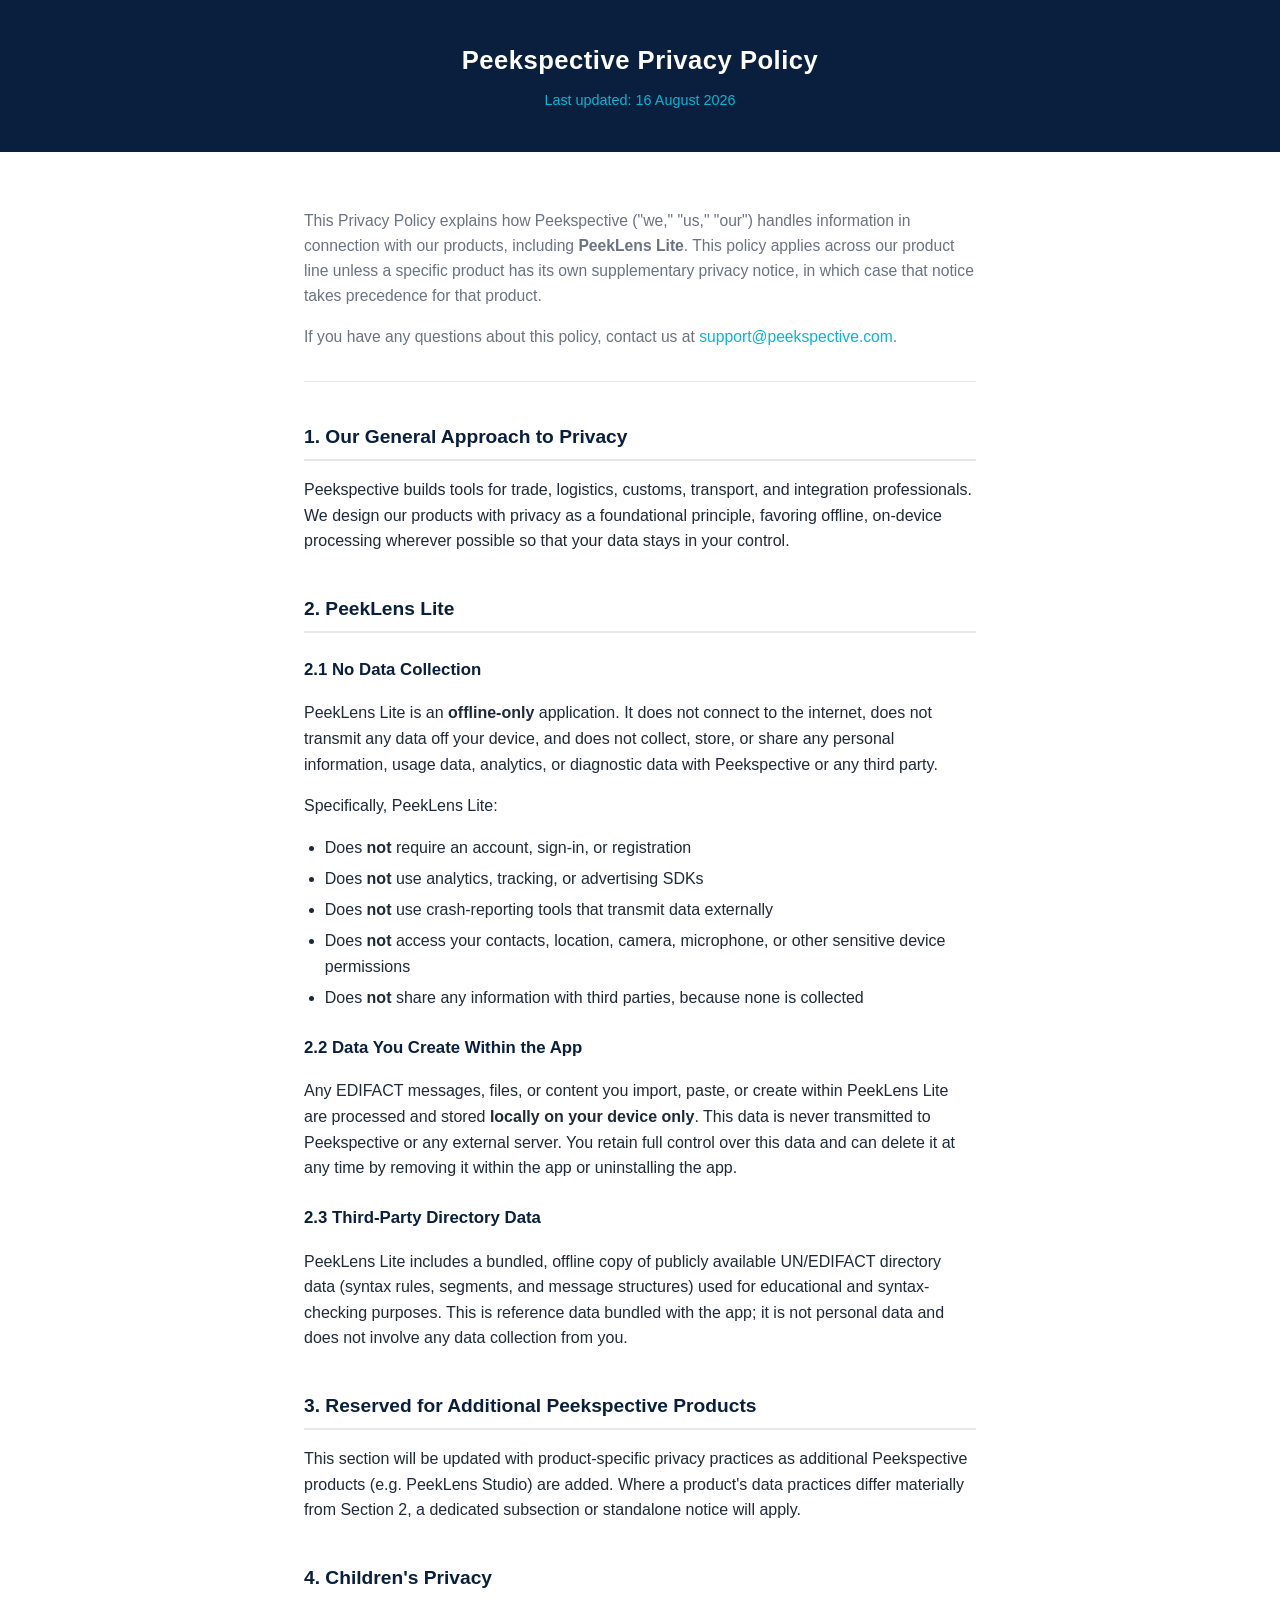
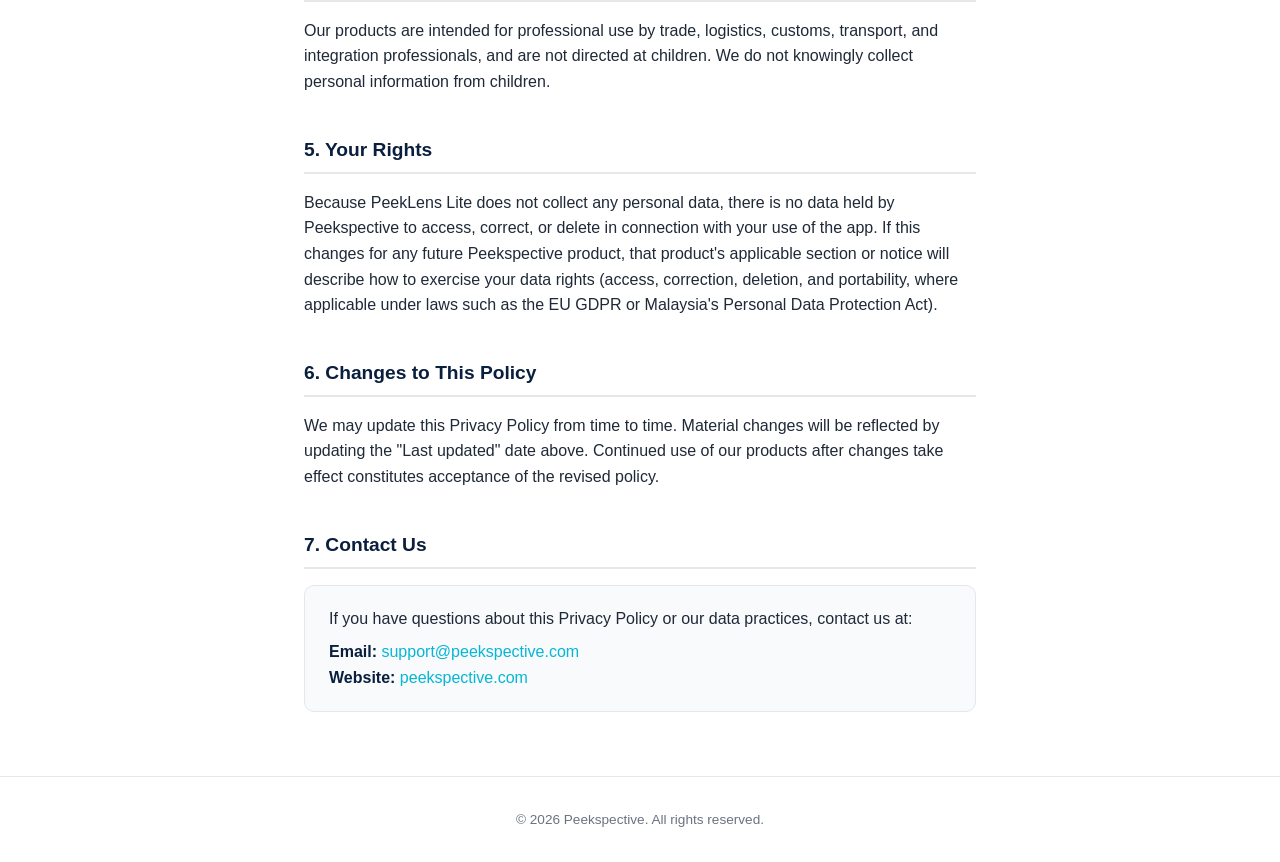
==== privacy/index.html @ 54b27320 "Add Privacy Policy page for Peekspective This file contains the complete Privacy Policy for Peekspec" ====
<!DOCTYPE html>
<html lang="en">
<head>
<meta charset="UTF-8">
<meta name="viewport" content="width=device-width, initial-scale=1.0">
<title>Privacy Policy — Peekspective</title>
<style>
  :root {
    --navy: #0a1f3d;
    --cyan: #06b6d4;
    --text: #1f2937;
    --muted: #6b7280;
    --bg: #ffffff;
    --border: #e5e7eb;
  }
  * { box-sizing: border-box; }
  body {
    margin: 0;
    font-family: -apple-system, BlinkMacSystemFont, "Segoe UI", Roboto, Helvetica, Arial, sans-serif;
    color: var(--text);
    background: var(--bg);
    line-height: 1.6;
  }
  header {
    background: var(--navy);
    color: white;
    padding: 2.5rem 1.5rem;
    text-align: center;
  }
  header h1 {
    margin: 0 0 0.25rem 0;
    font-size: 1.6rem;
    letter-spacing: 0.02em;
  }
  header .updated {
    color: var(--cyan);
    font-size: 0.9rem;
    margin-top: 0.5rem;
  }
  main {
    max-width: 720px;
    margin: 0 auto;
    padding: 2.5rem 1.5rem 4rem 1.5rem;
  }
  h2 {
    color: var(--navy);
    font-size: 1.2rem;
    margin-top: 2.5rem;
    padding-bottom: 0.4rem;
    border-bottom: 2px solid var(--border);
  }
  h3 {
    color: var(--navy);
    font-size: 1.05rem;
    margin-top: 1.5rem;
  }
  p, li { color: var(--text); }
  ul { padding-left: 1.3rem; }
  li { margin-bottom: 0.35rem; }
  a { color: var(--cyan); text-decoration: none; }
  a:hover { text-decoration: underline; }
  .intro {
    color: var(--muted);
    font-size: 0.98rem;
  }
  .contact-box {
    background: #f8fafc;
    border: 1px solid var(--border);
    border-radius: 10px;
    padding: 1.25rem 1.5rem;
    margin-top: 1rem;
  }
  .contact-box strong { color: var(--navy); }
  footer {
    text-align: center;
    color: var(--muted);
    font-size: 0.85rem;
    padding: 2rem 1.5rem;
    border-top: 1px solid var(--border);
  }
  hr {
    border: none;
    border-top: 1px solid var(--border);
    margin: 2rem 0;
  }
</style>
</head>
<body>

<header>
  <h1>Peekspective Privacy Policy</h1>
  <div class="updated">Last updated: 16 August 2026</div>
</header>

<main>

  <p class="intro">
    This Privacy Policy explains how Peekspective ("we," "us," "our") handles information
    in connection with our products, including <strong>PeekLens Lite</strong>. This policy
    applies across our product line unless a specific product has its own supplementary
    privacy notice, in which case that notice takes precedence for that product.
  </p>

  <p class="intro">
    If you have any questions about this policy, contact us at
    <a href="mailto:support@peekspective.com">support@peekspective.com</a>.
  </p>

  <hr>

  <h2>1. Our General Approach to Privacy</h2>
  <p>
    Peekspective builds tools for trade, logistics, customs, transport, and integration
    professionals. We design our products with privacy as a foundational principle,
    favoring offline, on-device processing wherever possible so that your data stays
    in your control.
  </p>

  <h2>2. PeekLens Lite</h2>

  <h3>2.1 No Data Collection</h3>
  <p>
    PeekLens Lite is an <strong>offline-only</strong> application. It does not connect to
    the internet, does not transmit any data off your device, and does not collect,
    store, or share any personal information, usage data, analytics, or diagnostic data
    with Peekspective or any third party.
  </p>
  <p>Specifically, PeekLens Lite:</p>
  <ul>
    <li>Does <strong>not</strong> require an account, sign-in, or registration</li>
    <li>Does <strong>not</strong> use analytics, tracking, or advertising SDKs</li>
    <li>Does <strong>not</strong> use crash-reporting tools that transmit data externally</li>
    <li>Does <strong>not</strong> access your contacts, location, camera, microphone, or other sensitive device permissions</li>
    <li>Does <strong>not</strong> share any information with third parties, because none is collected</li>
  </ul>

  <h3>2.2 Data You Create Within the App</h3>
  <p>
    Any EDIFACT messages, files, or content you import, paste, or create within
    PeekLens Lite are processed and stored <strong>locally on your device only</strong>.
    This data is never transmitted to Peekspective or any external server. You retain
    full control over this data and can delete it at any time by removing it within
    the app or uninstalling the app.
  </p>

  <h3>2.3 Third-Party Directory Data</h3>
  <p>
    PeekLens Lite includes a bundled, offline copy of publicly available UN/EDIFACT
    directory data (syntax rules, segments, and message structures) used for
    educational and syntax-checking purposes. This is reference data bundled with
    the app; it is not personal data and does not involve any data collection from you.
  </p>

  <h2>3. Reserved for Additional Peekspective Products</h2>
  <p>
    This section will be updated with product-specific privacy practices as
    additional Peekspective products (e.g. PeekLens Studio) are added. Where a
    product's data practices differ materially from Section 2, a dedicated
    subsection or standalone notice will apply.
  </p>

  <h2>4. Children's Privacy</h2>
  <p>
    Our products are intended for professional use by trade, logistics, customs,
    transport, and integration professionals, and are not directed at children.
    We do not knowingly collect personal information from children.
  </p>

  <h2>5. Your Rights</h2>
  <p>
    Because PeekLens Lite does not collect any personal data, there is no data
    held by Peekspective to access, correct, or delete in connection with your
    use of the app. If this changes for any future Peekspective product, that
    product's applicable section or notice will describe how to exercise your
    data rights (access, correction, deletion, and portability, where applicable
    under laws such as the EU GDPR or Malaysia's Personal Data Protection Act).
  </p>

  <h2>6. Changes to This Policy</h2>
  <p>
    We may update this Privacy Policy from time to time. Material changes will
    be reflected by updating the "Last updated" date above. Continued use of our
    products after changes take effect constitutes acceptance of the revised policy.
  </p>

  <h2>7. Contact Us</h2>
  <div class="contact-box">
    <p style="margin: 0 0 0.5rem 0;">If you have questions about this Privacy Policy or our data practices, contact us at:</p>
    <p style="margin: 0;"><strong>Email:</strong> <a href="mailto:support@peekspective.com">support@peekspective.com</a></p>
    <p style="margin: 0;"><strong>Website:</strong> <a href="https://peekspective.com">peekspective.com</a></p>
  </div>

</main>

<footer>
  &copy; 2026 Peekspective. All rights reserved.
</footer>

</body>
</html>
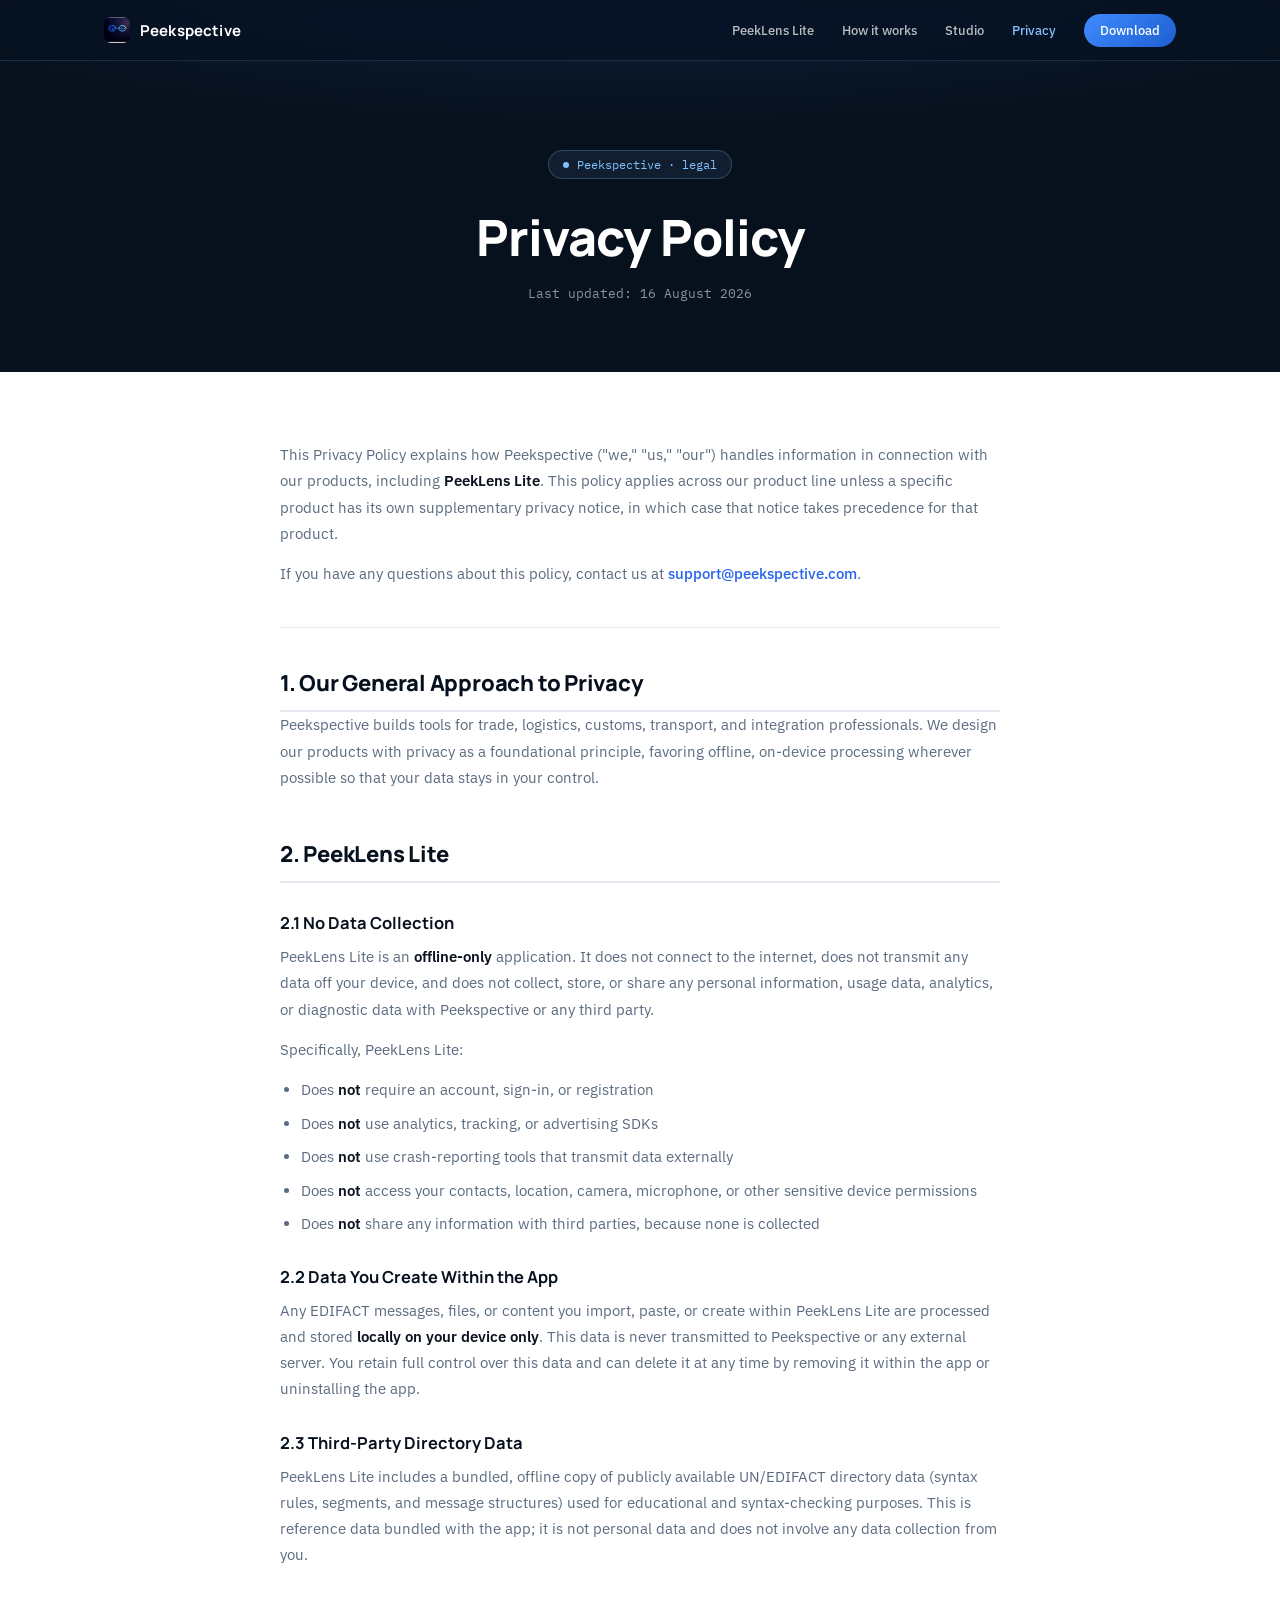
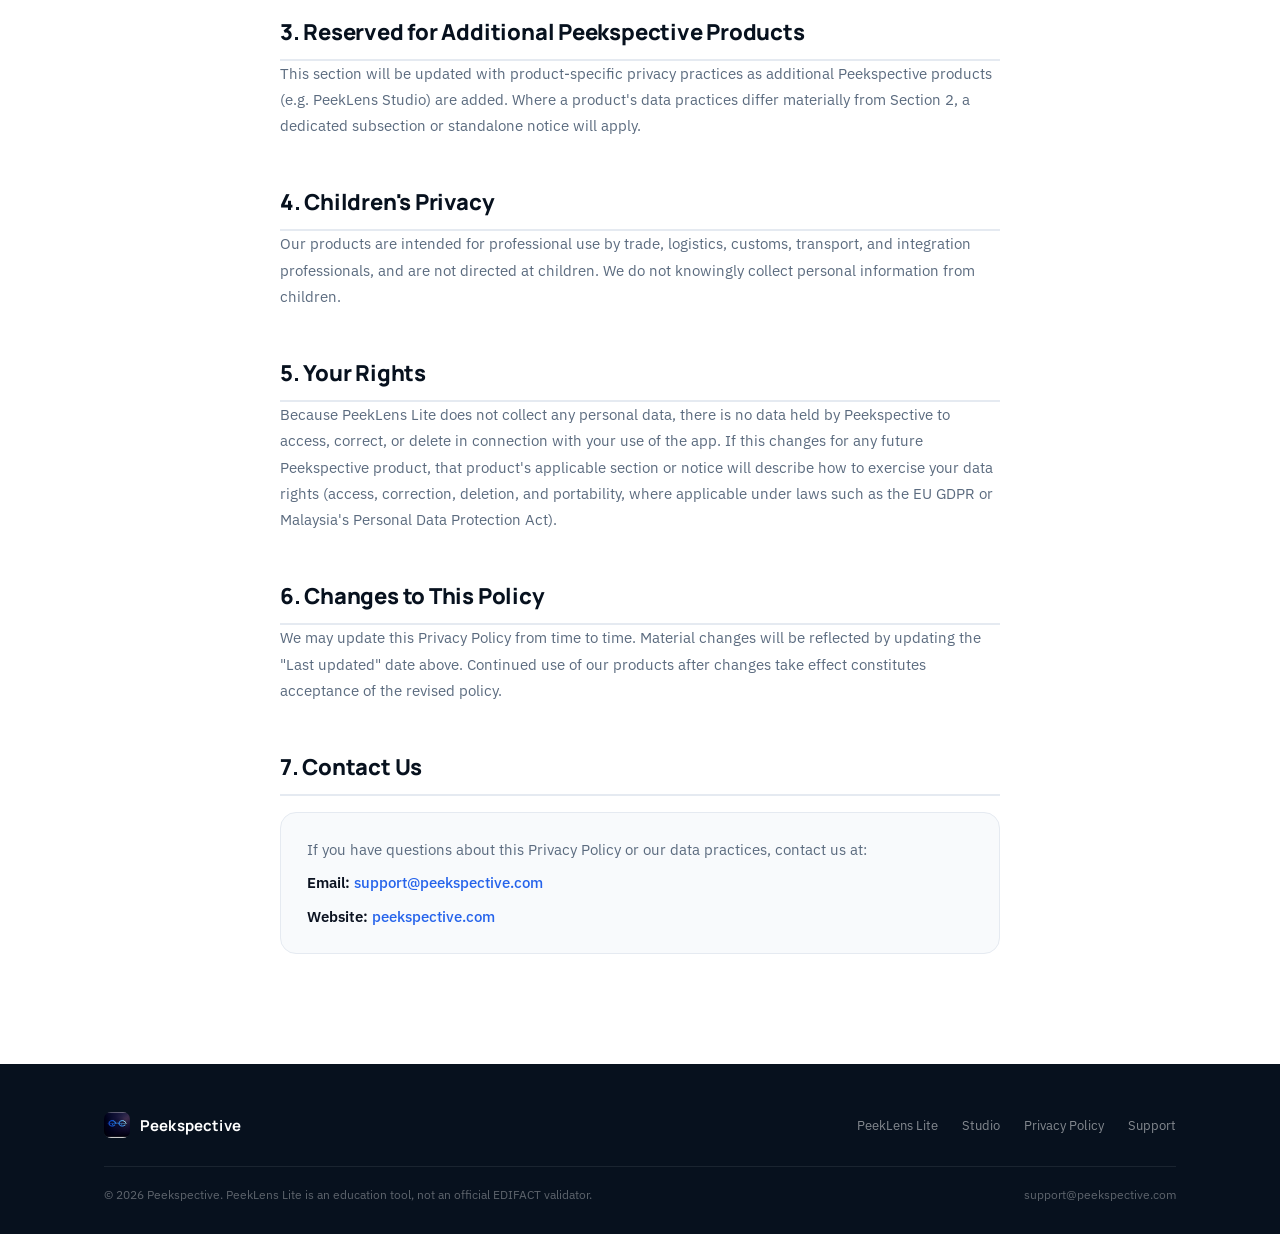
==== commit 367e0313: "update main page and privacy page" ====
--- a/privacy/index.html
+++ b/privacy/index.html
@@ -4,196 +4,226 @@
 <meta charset="UTF-8">
 <meta name="viewport" content="width=device-width, initial-scale=1.0">
 <title>Privacy Policy — Peekspective</title>
+<link rel="icon" type="image/png" href="../assets/logo-mark.png">
+<meta name="description" content="How Peekspective handles information across our products, including PeekLens Lite.">
+<link rel="preconnect" href="https://fonts.googleapis.com">
+<link rel="preconnect" href="https://fonts.gstatic.com" crossorigin>
+<link href="https://fonts.googleapis.com/css2?family=Manrope:wght@400;600;700;800&family=IBM+Plex+Sans:wght@400;500;600&family=IBM+Plex+Mono:wght@400;500;600&display=swap" rel="stylesheet">
+<link rel="stylesheet" href="../assets/site.css">
 <style>
-  :root {
-    --navy: #0a1f3d;
-    --cyan: #06b6d4;
-    --text: #1f2937;
-    --muted: #6b7280;
-    --bg: #ffffff;
-    --border: #e5e7eb;
-  }
-  * { box-sizing: border-box; }
-  body {
-    margin: 0;
-    font-family: -apple-system, BlinkMacSystemFont, "Segoe UI", Roboto, Helvetica, Arial, sans-serif;
-    color: var(--text);
-    background: var(--bg);
-    line-height: 1.6;
-  }
-  header {
-    background: var(--navy);
-    color: white;
-    padding: 2.5rem 1.5rem;
-    text-align: center;
-  }
-  header h1 {
-    margin: 0 0 0.25rem 0;
-    font-size: 1.6rem;
-    letter-spacing: 0.02em;
-  }
-  header .updated {
-    color: var(--cyan);
-    font-size: 0.9rem;
-    margin-top: 0.5rem;
-  }
-  main {
-    max-width: 720px;
-    margin: 0 auto;
-    padding: 2.5rem 1.5rem 4rem 1.5rem;
-  }
-  h2 {
-    color: var(--navy);
-    font-size: 1.2rem;
-    margin-top: 2.5rem;
-    padding-bottom: 0.4rem;
-    border-bottom: 2px solid var(--border);
-  }
-  h3 {
-    color: var(--navy);
-    font-size: 1.05rem;
-    margin-top: 1.5rem;
-  }
-  p, li { color: var(--text); }
-  ul { padding-left: 1.3rem; }
-  li { margin-bottom: 0.35rem; }
-  a { color: var(--cyan); text-decoration: none; }
-  a:hover { text-decoration: underline; }
-  .intro {
-    color: var(--muted);
-    font-size: 0.98rem;
-  }
-  .contact-box {
-    background: #f8fafc;
-    border: 1px solid var(--border);
-    border-radius: 10px;
-    padding: 1.25rem 1.5rem;
-    margin-top: 1rem;
-  }
-  .contact-box strong { color: var(--navy); }
-  footer {
-    text-align: center;
-    color: var(--muted);
-    font-size: 0.85rem;
-    padding: 2rem 1.5rem;
-    border-top: 1px solid var(--border);
-  }
-  hr {
-    border: none;
-    border-top: 1px solid var(--border);
-    margin: 2rem 0;
+  /* Page-specific styles only — shared tokens, nav, footer, buttons,
+     and section scaffolding live in /assets/site.css */
+
+  /* ---------- MINI HERO ---------- */
+  .policy-hero{
+    background:radial-gradient(ellipse 120% 80% at 50% -10%, #12233d 0%, var(--navy) 55%);
+    color:#fff;
+    padding:150px 0 70px;
+    text-align:center;
+  }
+  .policy-hero .eyebrow{
+    display:inline-flex; align-items:center; gap:8px;
+    font-family:var(--mono); font-size:12px; color:var(--accent);
+    background:rgba(130,192,255,0.08); border:1px solid rgba(130,192,255,0.25);
+    padding:6px 14px; border-radius:100px; margin-bottom:24px;
+  }
+  .eyebrow-dot{width:6px; height:6px; border-radius:50%; background:var(--accent);}
+  .policy-hero h1{
+    font-family:var(--display); font-weight:800;
+    font-size:clamp(32px, 5vw, 50px);
+    letter-spacing:-0.02em; margin-bottom:14px;
+  }
+  .policy-updated{
+    font-family:var(--mono); font-size:13px; color:rgba(255,255,255,0.55);
+  }
+
+  /* ---------- POLICY BODY ---------- */
+  .policy-body{background:#fff; padding:70px 0 110px;}
+  .policy-col{max-width:720px; margin:0 auto;}
+  .policy-intro{
+    font-size:16px; color:var(--muted-light); line-height:1.7;
+    margin-bottom:18px;
+  }
+  .policy-intro strong{color:var(--ink);}
+  .policy-intro a{color:var(--light-primary); font-weight:500;}
+  .policy-intro a:hover{text-decoration:underline;}
+  .policy-divider{border:none; border-top:1px solid #E5EAF1; margin:40px 0;}
+
+  .policy-col h2{
+    font-family:var(--display); font-weight:800; color:var(--navy);
+    font-size:22px; letter-spacing:-0.01em;
+    margin-top:48px; padding-bottom:12px;
+    border-bottom:2px solid #E5EAF1;
+  }
+  .policy-col h2:first-of-type{margin-top:0;}
+  .policy-col h3{
+    font-family:var(--display); font-weight:700; color:var(--navy);
+    font-size:16.5px; margin-top:28px; margin-bottom:10px;
+  }
+  .policy-col p{font-size:15px; color:var(--muted-light); line-height:1.75; margin-bottom:14px;}
+  .policy-col p strong{color:var(--ink); font-weight:600;}
+  .policy-col ul{padding-left:1.3rem; margin-bottom:16px;}
+  .policy-col li{font-size:15px; color:var(--muted-light); line-height:1.7; margin-bottom:8px;}
+  .policy-col li strong{color:var(--ink); font-weight:600;}
+  .policy-col a{color:var(--light-primary); font-weight:500;}
+  .policy-col a:hover{text-decoration:underline;}
+
+  .contact-box{
+    background:var(--light-bg); border:1px solid #E5EAF1; border-radius:16px;
+    padding:24px 26px; margin-top:16px;
+  }
+  .contact-box p{margin:0 0 8px 0; font-size:14.5px;}
+  .contact-box p:last-child{margin-bottom:0;}
+  .contact-box strong{color:var(--navy);}
+
+  .policy-footnote{
+    text-align:center; font-size:12.5px; color:var(--muted-light);
+    padding:28px 0 0;
   }
 </style>
 </head>
 <body>
 
-<header>
-  <h1>Peekspective Privacy Policy</h1>
-  <div class="updated">Last updated: 16 August 2026</div>
+<header class="nav">
+  <div class="nav-inner">
+    <a href="../index.html" class="brand"><img src="../assets/logo-mark.png" alt="Peekspective" class="brand-mark">Peekspective</a>
+    <nav class="nav-links">
+      <a href="../index.html#product">PeekLens Lite</a>
+      <a href="../index.html#how">How it works</a>
+      <a href="../index.html#studio">Studio</a>
+      <a href="index.html" class="current">Privacy</a>
+      <a href="../index.html#download" class="nav-cta">Download</a>
+    </nav>
+  </div>
 </header>
 
-<main>
-
-  <p class="intro">
-    This Privacy Policy explains how Peekspective ("we," "us," "our") handles information
-    in connection with our products, including <strong>PeekLens Lite</strong>. This policy
-    applies across our product line unless a specific product has its own supplementary
-    privacy notice, in which case that notice takes precedence for that product.
-  </p>
-
-  <p class="intro">
-    If you have any questions about this policy, contact us at
-    <a href="mailto:support@peekspective.com">support@peekspective.com</a>.
-  </p>
-
-  <hr>
-
-  <h2>1. Our General Approach to Privacy</h2>
-  <p>
-    Peekspective builds tools for trade, logistics, customs, transport, and integration
-    professionals. We design our products with privacy as a foundational principle,
-    favoring offline, on-device processing wherever possible so that your data stays
-    in your control.
-  </p>
-
-  <h2>2. PeekLens Lite</h2>
-
-  <h3>2.1 No Data Collection</h3>
-  <p>
-    PeekLens Lite is an <strong>offline-only</strong> application. It does not connect to
-    the internet, does not transmit any data off your device, and does not collect,
-    store, or share any personal information, usage data, analytics, or diagnostic data
-    with Peekspective or any third party.
-  </p>
-  <p>Specifically, PeekLens Lite:</p>
-  <ul>
-    <li>Does <strong>not</strong> require an account, sign-in, or registration</li>
-    <li>Does <strong>not</strong> use analytics, tracking, or advertising SDKs</li>
-    <li>Does <strong>not</strong> use crash-reporting tools that transmit data externally</li>
-    <li>Does <strong>not</strong> access your contacts, location, camera, microphone, or other sensitive device permissions</li>
-    <li>Does <strong>not</strong> share any information with third parties, because none is collected</li>
-  </ul>
-
-  <h3>2.2 Data You Create Within the App</h3>
-  <p>
-    Any EDIFACT messages, files, or content you import, paste, or create within
-    PeekLens Lite are processed and stored <strong>locally on your device only</strong>.
-    This data is never transmitted to Peekspective or any external server. You retain
-    full control over this data and can delete it at any time by removing it within
-    the app or uninstalling the app.
-  </p>
-
-  <h3>2.3 Third-Party Directory Data</h3>
-  <p>
-    PeekLens Lite includes a bundled, offline copy of publicly available UN/EDIFACT
-    directory data (syntax rules, segments, and message structures) used for
-    educational and syntax-checking purposes. This is reference data bundled with
-    the app; it is not personal data and does not involve any data collection from you.
-  </p>
-
-  <h2>3. Reserved for Additional Peekspective Products</h2>
-  <p>
-    This section will be updated with product-specific privacy practices as
-    additional Peekspective products (e.g. PeekLens Studio) are added. Where a
-    product's data practices differ materially from Section 2, a dedicated
-    subsection or standalone notice will apply.
-  </p>
-
-  <h2>4. Children's Privacy</h2>
-  <p>
-    Our products are intended for professional use by trade, logistics, customs,
-    transport, and integration professionals, and are not directed at children.
-    We do not knowingly collect personal information from children.
-  </p>
-
-  <h2>5. Your Rights</h2>
-  <p>
-    Because PeekLens Lite does not collect any personal data, there is no data
-    held by Peekspective to access, correct, or delete in connection with your
-    use of the app. If this changes for any future Peekspective product, that
-    product's applicable section or notice will describe how to exercise your
-    data rights (access, correction, deletion, and portability, where applicable
-    under laws such as the EU GDPR or Malaysia's Personal Data Protection Act).
-  </p>
-
-  <h2>6. Changes to This Policy</h2>
-  <p>
-    We may update this Privacy Policy from time to time. Material changes will
-    be reflected by updating the "Last updated" date above. Continued use of our
-    products after changes take effect constitutes acceptance of the revised policy.
-  </p>
-
-  <h2>7. Contact Us</h2>
-  <div class="contact-box">
-    <p style="margin: 0 0 0.5rem 0;">If you have questions about this Privacy Policy or our data practices, contact us at:</p>
-    <p style="margin: 0;"><strong>Email:</strong> <a href="mailto:support@peekspective.com">support@peekspective.com</a></p>
-    <p style="margin: 0;"><strong>Website:</strong> <a href="https://peekspective.com">peekspective.com</a></p>
-  </div>
-
-</main>
+<section class="policy-hero">
+  <div class="wrap">
+    <div class="eyebrow"><span class="eyebrow-dot"></span>Peekspective · legal</div>
+    <h1>Privacy Policy</h1>
+    <div class="policy-updated">Last updated: 16 August 2026</div>
+  </div>
+</section>
+
+<section class="policy-body">
+  <div class="wrap">
+    <div class="policy-col">
+
+      <p class="policy-intro">
+        This Privacy Policy explains how Peekspective ("we," "us," "our") handles information
+        in connection with our products, including <strong>PeekLens Lite</strong>. This policy
+        applies across our product line unless a specific product has its own supplementary
+        privacy notice, in which case that notice takes precedence for that product.
+      </p>
+      <p class="policy-intro">
+        If you have any questions about this policy, contact us at
+        <a href="mailto:support@peekspective.com">support@peekspective.com</a>.
+      </p>
+
+      <hr class="policy-divider">
+
+      <h2>1. Our General Approach to Privacy</h2>
+      <p>
+        Peekspective builds tools for trade, logistics, customs, transport, and integration
+        professionals. We design our products with privacy as a foundational principle,
+        favoring offline, on-device processing wherever possible so that your data stays
+        in your control.
+      </p>
+
+      <h2>2. PeekLens Lite</h2>
+
+      <h3>2.1 No Data Collection</h3>
+      <p>
+        PeekLens Lite is an <strong>offline-only</strong> application. It does not connect to
+        the internet, does not transmit any data off your device, and does not collect,
+        store, or share any personal information, usage data, analytics, or diagnostic data
+        with Peekspective or any third party.
+      </p>
+      <p>Specifically, PeekLens Lite:</p>
+      <ul>
+        <li>Does <strong>not</strong> require an account, sign-in, or registration</li>
+        <li>Does <strong>not</strong> use analytics, tracking, or advertising SDKs</li>
+        <li>Does <strong>not</strong> use crash-reporting tools that transmit data externally</li>
+        <li>Does <strong>not</strong> access your contacts, location, camera, microphone, or other sensitive device permissions</li>
+        <li>Does <strong>not</strong> share any information with third parties, because none is collected</li>
+      </ul>
+
+      <h3>2.2 Data You Create Within the App</h3>
+      <p>
+        Any EDIFACT messages, files, or content you import, paste, or create within
+        PeekLens Lite are processed and stored <strong>locally on your device only</strong>.
+        This data is never transmitted to Peekspective or any external server. You retain
+        full control over this data and can delete it at any time by removing it within
+        the app or uninstalling the app.
+      </p>
+
+      <h3>2.3 Third-Party Directory Data</h3>
+      <p>
+        PeekLens Lite includes a bundled, offline copy of publicly available UN/EDIFACT
+        directory data (syntax rules, segments, and message structures) used for
+        educational and syntax-checking purposes. This is reference data bundled with
+        the app; it is not personal data and does not involve any data collection from you.
+      </p>
+
+      <h2>3. Reserved for Additional Peekspective Products</h2>
+      <p>
+        This section will be updated with product-specific privacy practices as
+        additional Peekspective products (e.g. PeekLens Studio) are added. Where a
+        product's data practices differ materially from Section 2, a dedicated
+        subsection or standalone notice will apply.
+      </p>
+
+      <h2>4. Children's Privacy</h2>
+      <p>
+        Our products are intended for professional use by trade, logistics, customs,
+        transport, and integration professionals, and are not directed at children.
+        We do not knowingly collect personal information from children.
+      </p>
+
+      <h2>5. Your Rights</h2>
+      <p>
+        Because PeekLens Lite does not collect any personal data, there is no data
+        held by Peekspective to access, correct, or delete in connection with your
+        use of the app. If this changes for any future Peekspective product, that
+        product's applicable section or notice will describe how to exercise your
+        data rights (access, correction, deletion, and portability, where applicable
+        under laws such as the EU GDPR or Malaysia's Personal Data Protection Act).
+      </p>
+
+      <h2>6. Changes to This Policy</h2>
+      <p>
+        We may update this Privacy Policy from time to time. Material changes will
+        be reflected by updating the "Last updated" date above. Continued use of our
+        products after changes take effect constitutes acceptance of the revised policy.
+      </p>
+
+      <h2>7. Contact Us</h2>
+      <div class="contact-box">
+        <p>If you have questions about this Privacy Policy or our data practices, contact us at:</p>
+        <p><strong>Email:</strong> <a href="mailto:support@peekspective.com">support@peekspective.com</a></p>
+        <p><strong>Website:</strong> <a href="https://peekspective.com/">peekspective.com</a></p>
+      </div>
+
+    </div>
+  </div>
+</section>
 
 <footer>
-  &copy; 2026 Peekspective. All rights reserved.
+  <div class="wrap">
+    <div class="footer-inner">
+      <a href="../index.html" class="brand" style="color:#fff;"><img src="../assets/logo-mark.png" alt="Peekspective" class="brand-mark">Peekspective</a>
+      <div class="footer-links">
+        <a href="../index.html#product">PeekLens Lite</a>
+        <a href="../index.html#studio">Studio</a>
+        <a href="index.html">Privacy Policy</a>
+        <a href="mailto:support@peekspective.com">Support</a>
+      </div>
+    </div>
+    <div class="footer-bottom">
+      <span>&copy; 2026 Peekspective. PeekLens Lite is an education tool, not an official EDIFACT validator.</span>
+      <span>support@peekspective.com</span>
+    </div>
+  </div>
 </footer>
 
 </body>
--- a/assets/site.css
+++ b/assets/site.css
@@ -0,0 +1,139 @@
+/* ============================================================
+   Peekspective — shared site styles
+   Used by: index.html, privacy/index.html (and future pages)
+   Page-specific sections (hero, feature grid, policy content, etc.)
+   stay in each page's own <style> block — only cross-page pieces
+   live here: tokens, base reset, nav, footer, buttons, section
+   scaffolding, reveal-on-scroll utility.
+   ============================================================ */
+
+:root{
+  --navy:#07111E;
+  --card:#1A3252;
+  --border:#3A597F;
+  --accent:#82C0FF;
+  --cta-1:#3E8BFF;
+  --cta-2:#1E5FD0;
+  --light-bg:#F8FAFC;
+  --light-primary:#2563EB;
+  --ink:#0B1220;
+  --muted:#55708F;
+  --muted-light:#5B6B7F;
+  --mono: 'IBM Plex Mono', monospace;
+  --sans: 'IBM Plex Sans', -apple-system, sans-serif;
+  --display: 'Manrope', -apple-system, sans-serif;
+}
+
+*{margin:0; padding:0; box-sizing:border-box;}
+html{scroll-behavior:smooth;}
+body{
+  font-family:var(--sans);
+  background:var(--light-bg);
+  color:var(--ink);
+  -webkit-font-smoothing:antialiased;
+  overflow-x:hidden;
+}
+img,svg{display:block; max-width:100%;}
+a{color:inherit; text-decoration:none;}
+.wrap{max-width:1120px; margin:0 auto; padding:0 24px;}
+
+@media (prefers-reduced-motion: reduce){
+  *{animation-duration:0.01ms !important; animation-iteration-count:1 !important; transition-duration:0.01ms !important; scroll-behavior:auto !important;}
+}
+
+@keyframes fadeUp{
+  from{opacity:0; transform:translateY(14px);}
+  to{opacity:1; transform:translateY(0);}
+}
+
+.reveal{opacity:0; transform:translateY(24px); transition:opacity 0.7s ease, transform 0.7s ease;}
+.reveal.in{opacity:1; transform:translateY(0);}
+
+/* ---------- NAV ---------- */
+header.nav{
+  position:fixed; top:0; left:0; right:0; z-index:100;
+  backdrop-filter:blur(16px) saturate(160%);
+  -webkit-backdrop-filter:blur(16px) saturate(160%);
+  background:rgba(7,17,30,0.72);
+  border-bottom:1px solid rgba(58,89,127,0.4);
+  transition:background 0.3s ease;
+}
+.nav-inner{
+  max-width:1120px; margin:0 auto; padding:0 24px;
+  height:60px; display:flex; align-items:center; justify-content:space-between;
+}
+.brand{display:flex; align-items:center; gap:10px; font-family:var(--display); font-weight:700; color:#fff; font-size:15px; letter-spacing:0.01em;}
+.brand-mark{width:26px; height:26px; border-radius:7px; flex-shrink:0; object-fit:cover; display:block;}
+.nav-links{display:flex; align-items:center; gap:28px;}
+.nav-links a{font-size:13px; color:rgba(255,255,255,0.72); font-weight:500; transition:color 0.2s ease;}
+.nav-links a:hover{color:#fff;}
+.nav-links a.current{color:var(--accent);}
+.nav-cta{
+  font-size:13px; font-weight:600; color:#fff !important;
+  background:linear-gradient(135deg, var(--cta-1), var(--cta-2));
+  padding:8px 16px; border-radius:100px;
+}
+@media (max-width:720px){
+  .nav-links{display:none;}
+  .nav-inner{padding:0 20px;}
+}
+
+/* ---------- BUTTONS ---------- */
+.btn-primary{
+  font-size:15px; font-weight:600; color:#fff;
+  background:linear-gradient(135deg, var(--cta-1), var(--cta-2));
+  padding:13px 26px; border-radius:100px;
+  box-shadow:0 8px 24px rgba(62,139,255,0.35);
+  transition:transform 0.2s ease, box-shadow 0.2s ease;
+  display:inline-block;
+}
+.btn-primary:hover{transform:translateY(-1px); box-shadow:0 10px 30px rgba(62,139,255,0.45);}
+.btn-secondary{
+  font-size:15px; font-weight:600; color:#fff;
+  background:rgba(255,255,255,0.06); border:1px solid var(--border);
+  padding:13px 26px; border-radius:100px;
+  transition:background 0.2s ease, border-color 0.2s ease;
+  display:inline-block;
+}
+.btn-secondary:hover{background:rgba(255,255,255,0.12); border-color:var(--accent);}
+.btn-primary-light{
+  font-size:15px; font-weight:600; color:#fff;
+  background:linear-gradient(135deg, var(--cta-1), var(--cta-2));
+  padding:13px 26px; border-radius:100px;
+  box-shadow:0 10px 26px rgba(37,99,235,0.25);
+  transition:transform 0.2s ease;
+  display:inline-block;
+}
+.btn-primary-light:hover{transform:translateY(-1px);}
+.btn-ghost{
+  font-size:15px; font-weight:600; color:var(--ink);
+  background:#fff; border:1px solid #D6E1EF;
+  padding:13px 26px; border-radius:100px;
+  transition:border-color 0.2s ease, background 0.2s ease;
+  display:inline-block;
+}
+.btn-ghost:hover{border-color:var(--light-primary); background:#F3F7FF;}
+
+/* ---------- SECTION SCAFFOLDING ---------- */
+section{padding:110px 0;}
+.section-head{max-width:600px; margin:0 auto 56px; text-align:center;}
+.section-tag{
+  font-family:var(--mono); font-size:12px; font-weight:500;
+  color:var(--light-primary); text-transform:uppercase; letter-spacing:0.08em;
+  margin-bottom:14px; display:block;
+}
+.section-title{
+  font-family:var(--display); font-weight:800;
+  font-size:clamp(28px, 4vw, 42px); letter-spacing:-0.015em; line-height:1.12;
+  margin-bottom:16px;
+}
+.section-desc{font-size:16.5px; color:var(--muted-light); line-height:1.6;}
+
+/* ---------- FOOTER ---------- */
+footer{background:var(--navy); color:rgba(255,255,255,0.5); padding:48px 0 32px;}
+.footer-inner{display:flex; justify-content:space-between; align-items:center; flex-wrap:wrap; gap:20px; border-bottom:1px solid rgba(255,255,255,0.08); padding-bottom:28px; margin-bottom:20px;}
+.footer-links{display:flex; gap:24px; flex-wrap:wrap;}
+.footer-links a{font-size:13px; transition:color 0.2s ease;}
+.footer-links a:hover{color:#fff;}
+.footer-bottom{font-size:12px; display:flex; justify-content:space-between; flex-wrap:wrap; gap:10px;}
+.footer-bottom span{color:rgba(255,255,255,0.35);}
